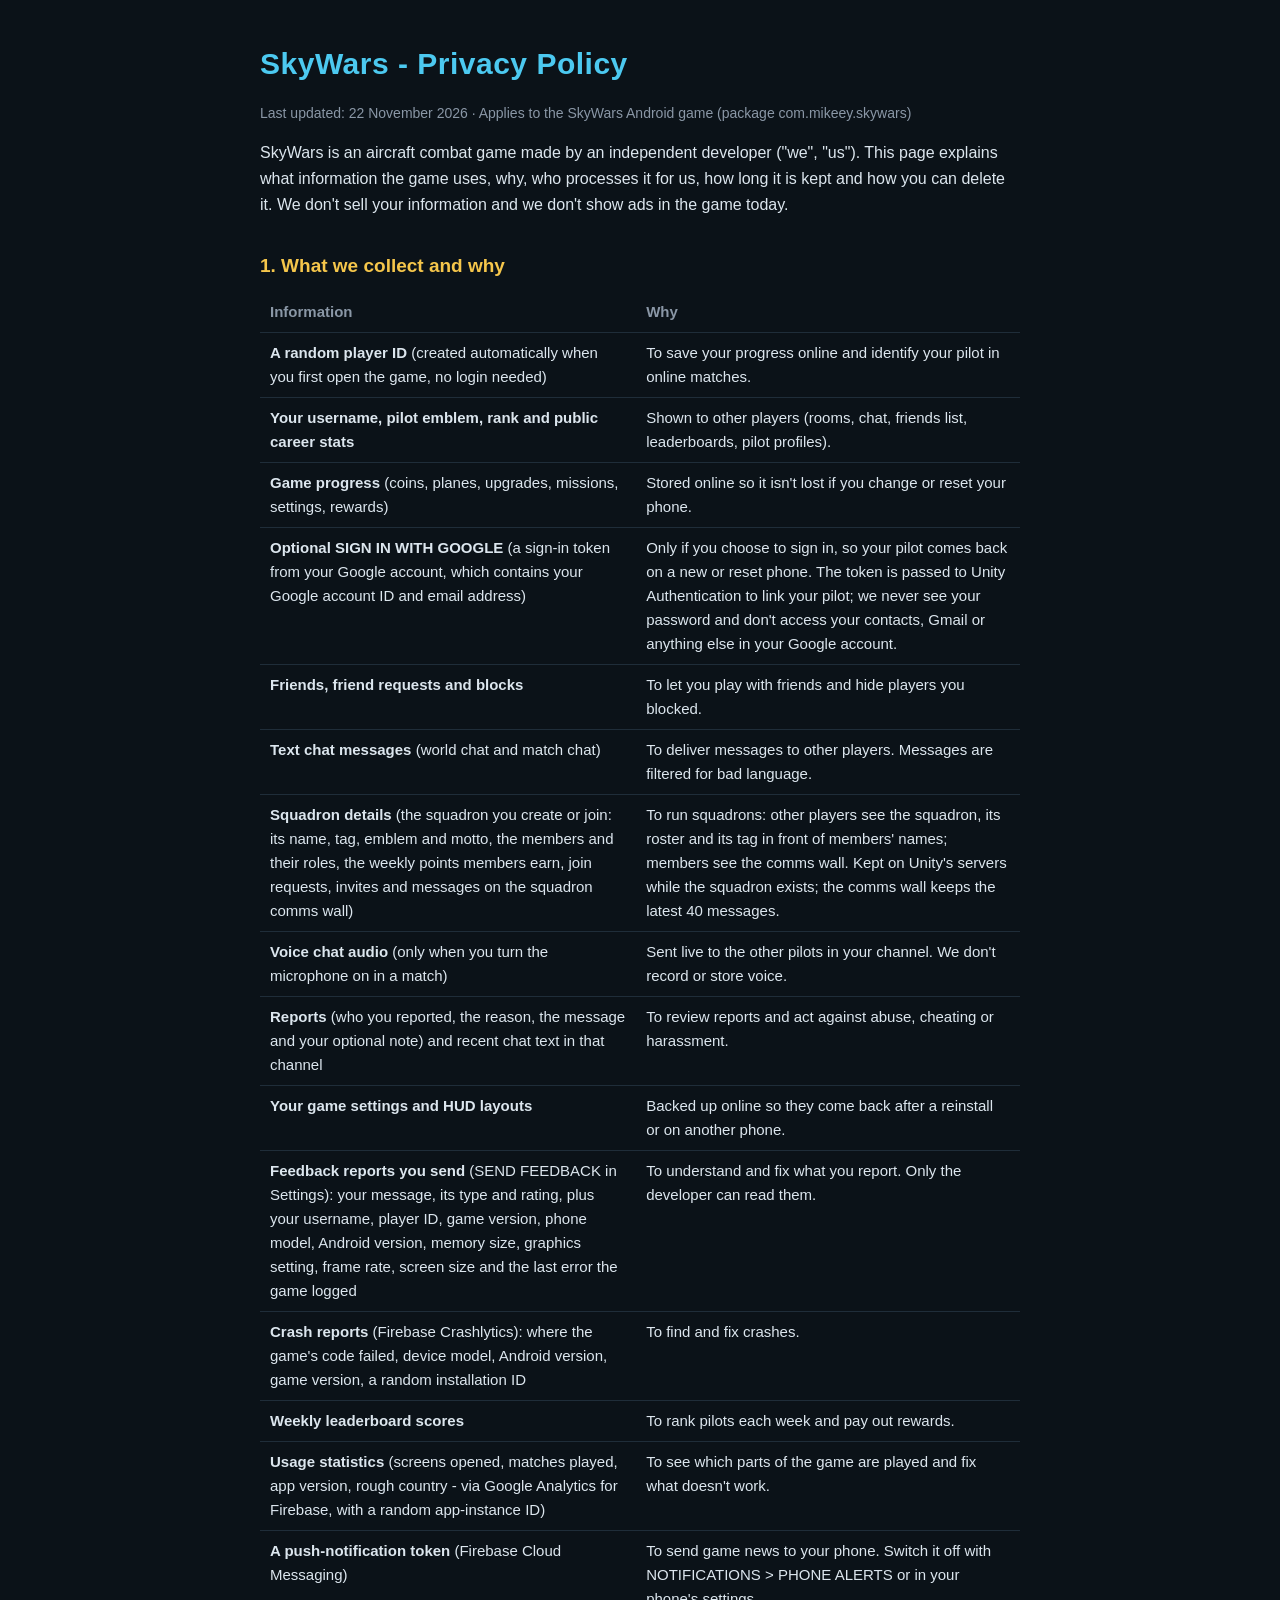
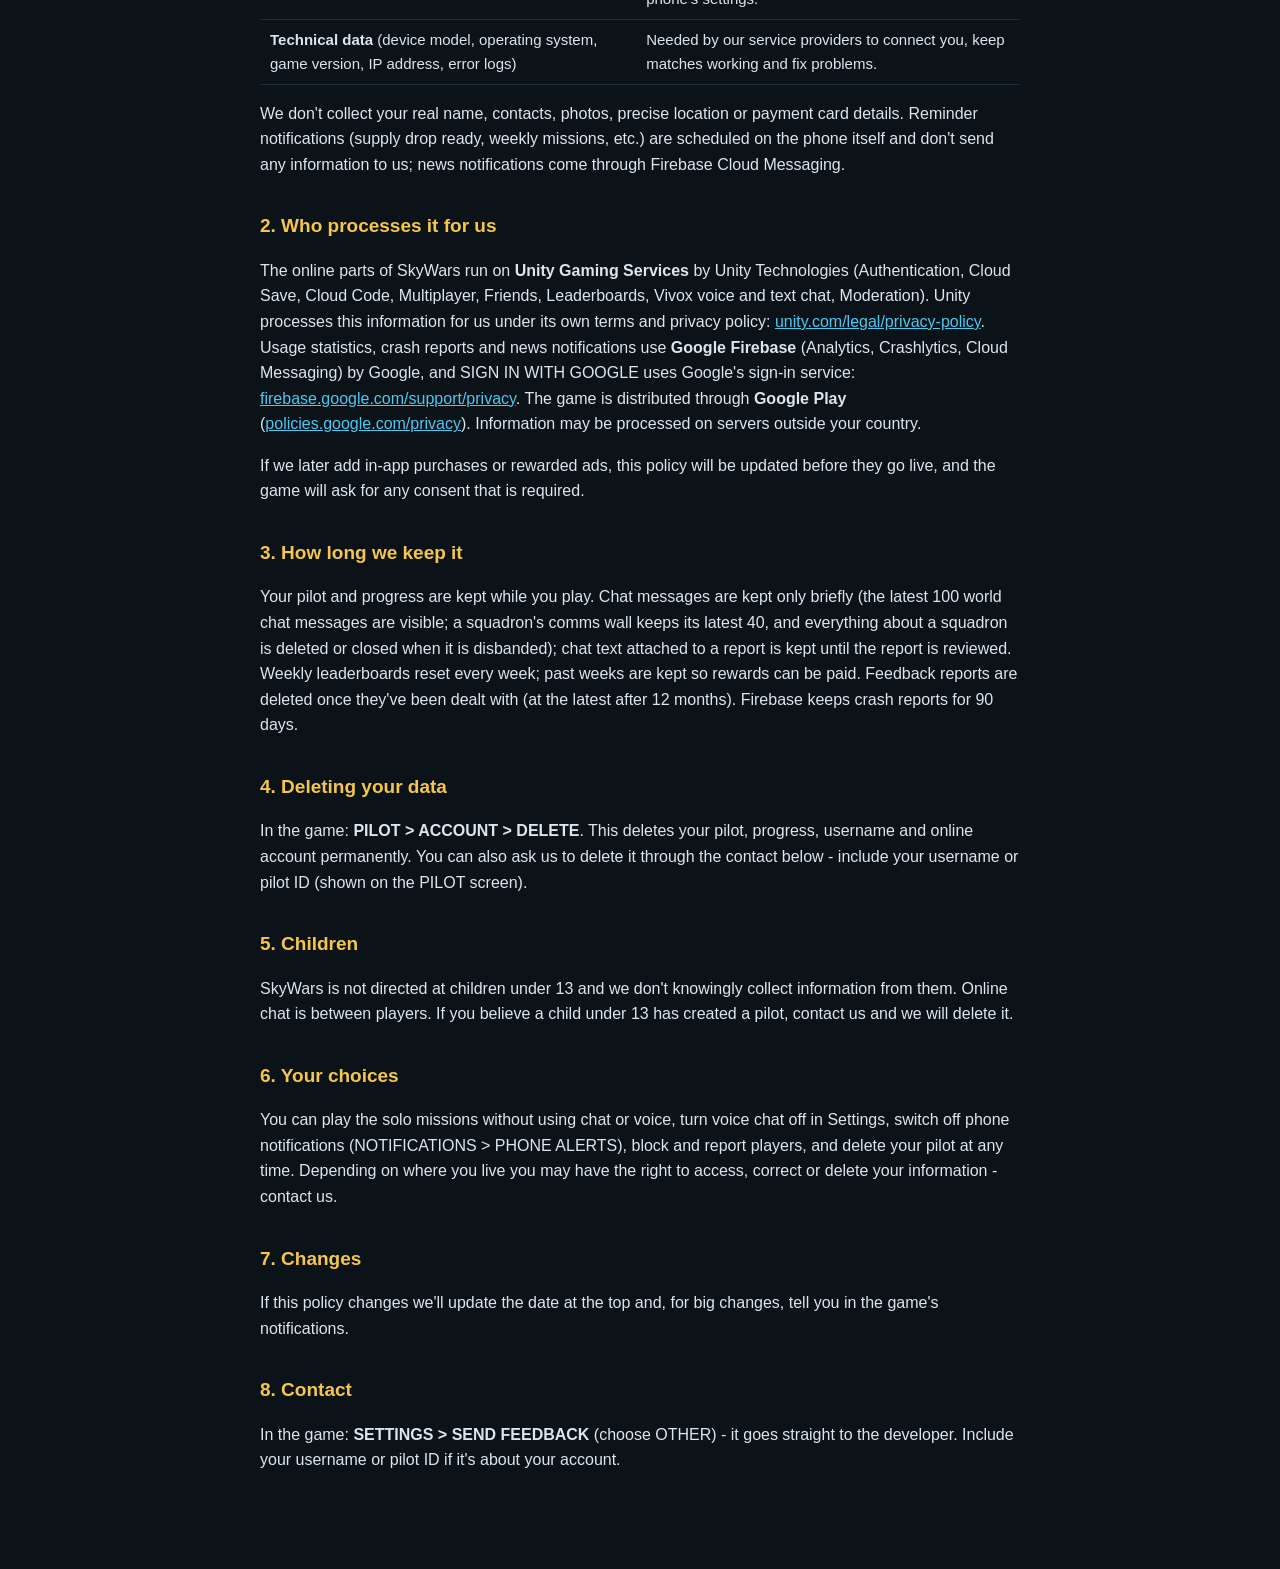
==== privacy.html @ 41d7cb99 "SkyWars privacy policy (22 Nov 2026: squadrons) Co-Authored-By: Claude Opus 5.5 <noreply@anthropic.c" ====
<!DOCTYPE html>
<html lang="en">
<head>
<meta charset="utf-8">
<meta name="viewport" content="width=device-width, initial-scale=1">
<title>SkyWars - Privacy Policy</title>
<style>
  body { margin: 0; background: #0b1218; color: #dce6ee; font: 16px/1.6 -apple-system, Segoe UI, Roboto, Arial, sans-serif; }
  main { max-width: 760px; margin: 0 auto; padding: 40px 22px 80px; }
  h1 { color: #4cc9f0; font-size: 30px; margin: 0 0 4px; letter-spacing: .5px; }
  h2 { color: #f5c64b; font-size: 19px; margin: 34px 0 8px; }
  .muted { color: #8a97a6; font-size: 14px; }
  table { border-collapse: collapse; width: 100%; margin: 10px 0; font-size: 15px; }
  th, td { text-align: left; vertical-align: top; padding: 8px 10px; border-bottom: 1px solid #1f2d39; }
  th { color: #8a97a6; font-weight: 600; }
  a { color: #4cc9f0; }
</style>
</head>
<body>
<main>
<h1>SkyWars - Privacy Policy</h1>
<p class="muted">Last updated: 22 November 2026 · Applies to the SkyWars Android game (package com.mikeey.skywars)</p>

<p>SkyWars is an aircraft combat game made by an independent developer ("we", "us"). This page explains what information the game uses, why, who processes it for us, how long it is kept and how you can delete it. We don't sell your information and we don't show ads in the game today.</p>

<h2>1. What we collect and why</h2>
<table>
<tr><th>Information</th><th>Why</th></tr>
<tr><td><b>A random player ID</b> (created automatically when you first open the game, no login needed)</td><td>To save your progress online and identify your pilot in online matches.</td></tr>
<tr><td><b>Your username, pilot emblem, rank and public career stats</b></td><td>Shown to other players (rooms, chat, friends list, leaderboards, pilot profiles).</td></tr>
<tr><td><b>Game progress</b> (coins, planes, upgrades, missions, settings, rewards)</td><td>Stored online so it isn't lost if you change or reset your phone.</td></tr>
<tr><td><b>Optional SIGN IN WITH GOOGLE</b> (a sign-in token from your Google account, which contains your Google account ID and email address)</td><td>Only if you choose to sign in, so your pilot comes back on a new or reset phone. The token is passed to Unity Authentication to link your pilot; we never see your password and don't access your contacts, Gmail or anything else in your Google account.</td></tr>
<tr><td><b>Friends, friend requests and blocks</b></td><td>To let you play with friends and hide players you blocked.</td></tr>
<tr><td><b>Text chat messages</b> (world chat and match chat)</td><td>To deliver messages to other players. Messages are filtered for bad language.</td></tr>
<tr><td><b>Squadron details</b> (the squadron you create or join: its name, tag, emblem and motto, the members and their roles, the weekly points members earn, join requests, invites and messages on the squadron comms wall)</td><td>To run squadrons: other players see the squadron, its roster and its tag in front of members' names; members see the comms wall. Kept on Unity's servers while the squadron exists; the comms wall keeps the latest 40 messages.</td></tr>
<tr><td><b>Voice chat audio</b> (only when you turn the microphone on in a match)</td><td>Sent live to the other pilots in your channel. We don't record or store voice.</td></tr>
<tr><td><b>Reports</b> (who you reported, the reason, the message and your optional note) and recent chat text in that channel</td><td>To review reports and act against abuse, cheating or harassment.</td></tr>
<tr><td><b>Your game settings and HUD layouts</b></td><td>Backed up online so they come back after a reinstall or on another phone.</td></tr>
<tr><td><b>Feedback reports you send</b> (SEND FEEDBACK in Settings): your message, its type and rating, plus your username, player ID, game version, phone model, Android version, memory size, graphics setting, frame rate, screen size and the last error the game logged</td><td>To understand and fix what you report. Only the developer can read them.</td></tr>
<tr><td><b>Crash reports</b> (Firebase Crashlytics): where the game's code failed, device model, Android version, game version, a random installation ID</td><td>To find and fix crashes.</td></tr>
<tr><td><b>Weekly leaderboard scores</b></td><td>To rank pilots each week and pay out rewards.</td></tr>
<tr><td><b>Usage statistics</b> (screens opened, matches played, app version, rough country - via Google Analytics for Firebase, with a random app-instance ID)</td><td>To see which parts of the game are played and fix what doesn't work.</td></tr>
<tr><td><b>A push-notification token</b> (Firebase Cloud Messaging)</td><td>To send game news to your phone. Switch it off with NOTIFICATIONS &gt; PHONE ALERTS or in your phone's settings.</td></tr>
<tr><td><b>Technical data</b> (device model, operating system, game version, IP address, error logs)</td><td>Needed by our service providers to connect you, keep matches working and fix problems.</td></tr>
</table>
<p>We don't collect your real name, contacts, photos, precise location or payment card details. Reminder notifications (supply drop ready, weekly missions, etc.) are scheduled on the phone itself and don't send any information to us; news notifications come through Firebase Cloud Messaging.</p>

<h2>2. Who processes it for us</h2>
<p>The online parts of SkyWars run on <b>Unity Gaming Services</b> by Unity Technologies (Authentication, Cloud Save, Cloud Code, Multiplayer, Friends, Leaderboards, Vivox voice and text chat, Moderation). Unity processes this information for us under its own terms and privacy policy: <a href="https://unity.com/legal/privacy-policy">unity.com/legal/privacy-policy</a>. Usage statistics, crash reports and news notifications use <b>Google Firebase</b> (Analytics, Crashlytics, Cloud Messaging) by Google, and SIGN IN WITH GOOGLE uses Google's sign-in service: <a href="https://firebase.google.com/support/privacy">firebase.google.com/support/privacy</a>. The game is distributed through <b>Google Play</b> (<a href="https://policies.google.com/privacy">policies.google.com/privacy</a>). Information may be processed on servers outside your country.</p>
<p>If we later add in-app purchases or rewarded ads, this policy will be updated before they go live, and the game will ask for any consent that is required.</p>

<h2>3. How long we keep it</h2>
<p>Your pilot and progress are kept while you play. Chat messages are kept only briefly (the latest 100 world chat messages are visible; a squadron's comms wall keeps its latest 40, and everything about a squadron is deleted or closed when it is disbanded); chat text attached to a report is kept until the report is reviewed. Weekly leaderboards reset every week; past weeks are kept so rewards can be paid. Feedback reports are deleted once they've been dealt with (at the latest after 12 months). Firebase keeps crash reports for 90 days.</p>

<h2 id="delete">4. Deleting your data</h2>
<p>In the game: <b>PILOT &gt; ACCOUNT &gt; DELETE</b>. This deletes your pilot, progress, username and online account permanently. You can also ask us to delete it through the contact below - include your username or pilot ID (shown on the PILOT screen).</p>

<h2>5. Children</h2>
<p>SkyWars is not directed at children under 13 and we don't knowingly collect information from them. Online chat is between players. If you believe a child under 13 has created a pilot, contact us and we will delete it.</p>

<h2>6. Your choices</h2>
<p>You can play the solo missions without using chat or voice, turn voice chat off in Settings, switch off phone notifications (NOTIFICATIONS &gt; PHONE ALERTS), block and report players, and delete your pilot at any time. Depending on where you live you may have the right to access, correct or delete your information - contact us.</p>

<h2>7. Changes</h2>
<p>If this policy changes we'll update the date at the top and, for big changes, tell you in the game's notifications.</p>

<h2>8. Contact</h2>
<p>In the game: <b>SETTINGS &gt; SEND FEEDBACK</b> (choose OTHER) - it goes straight to the developer. Include your username or pilot ID if it's about your account.</p>
</main>
</body>
</html>
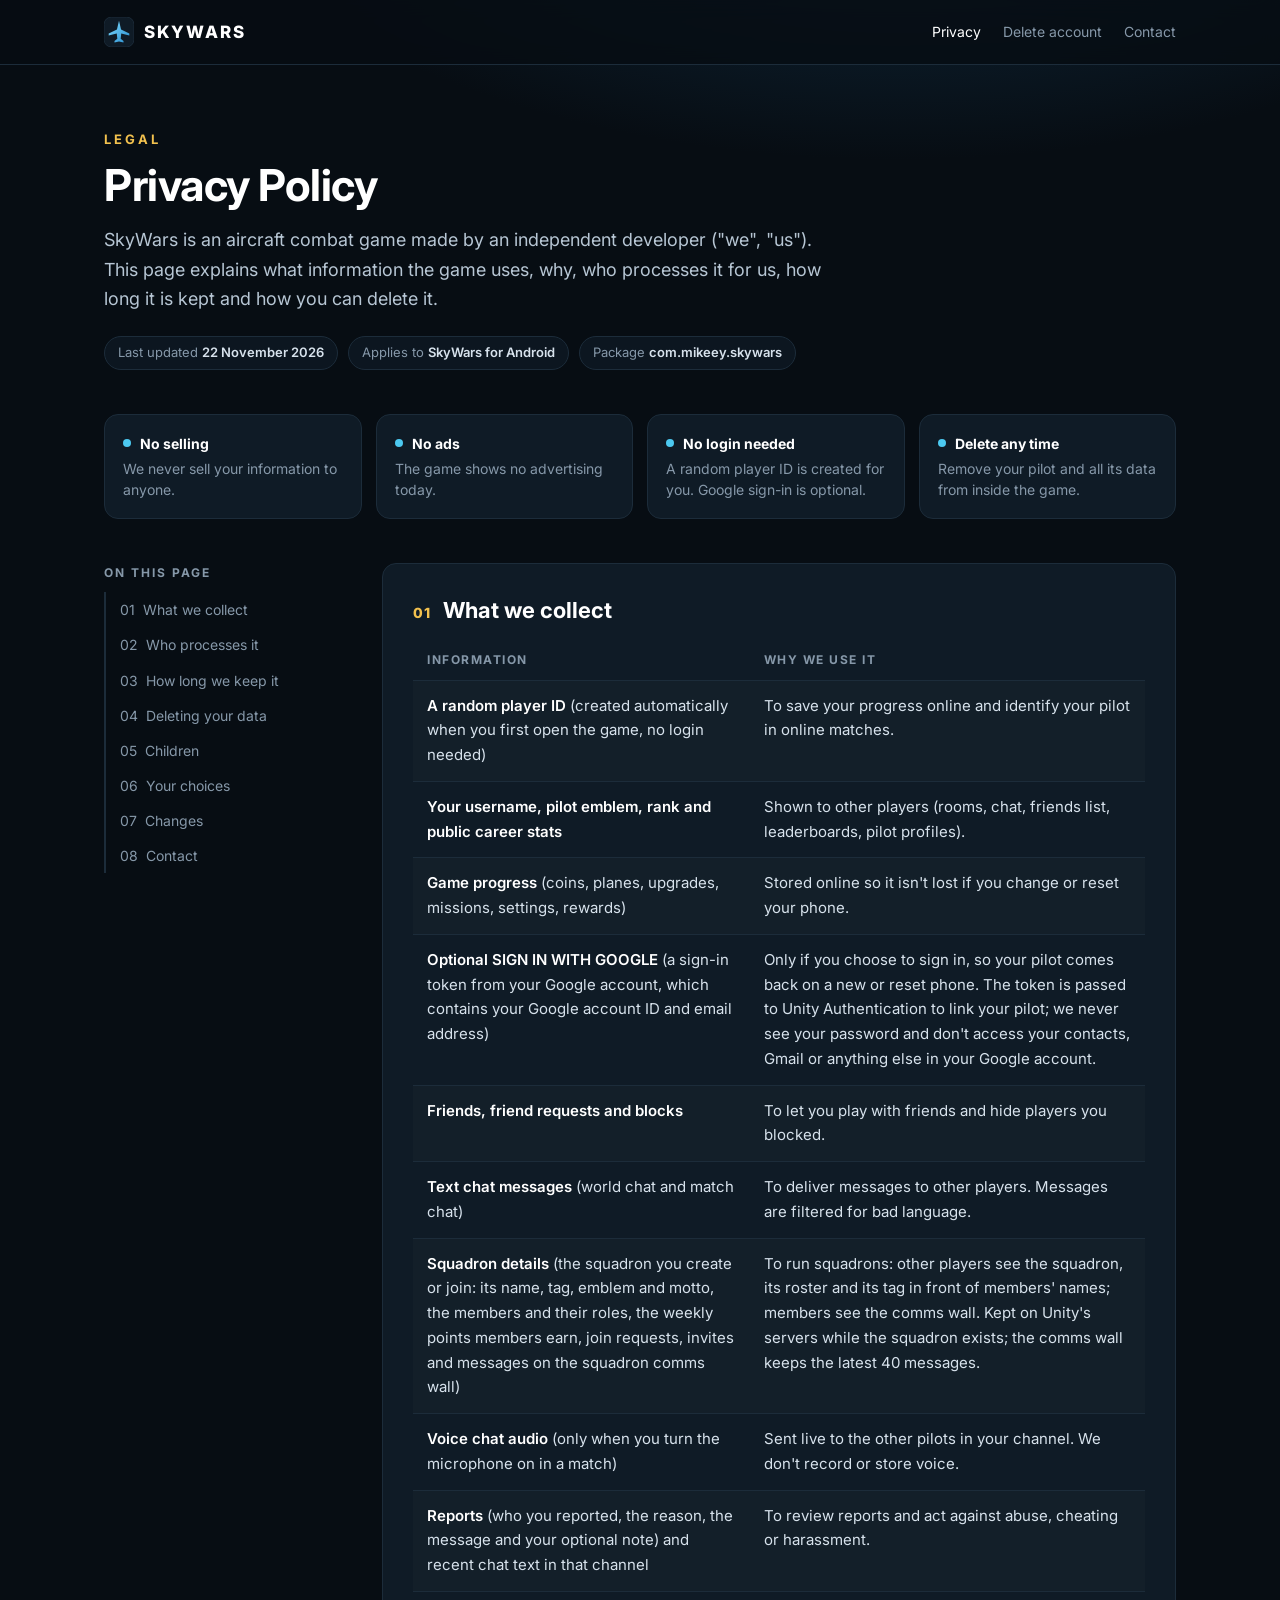
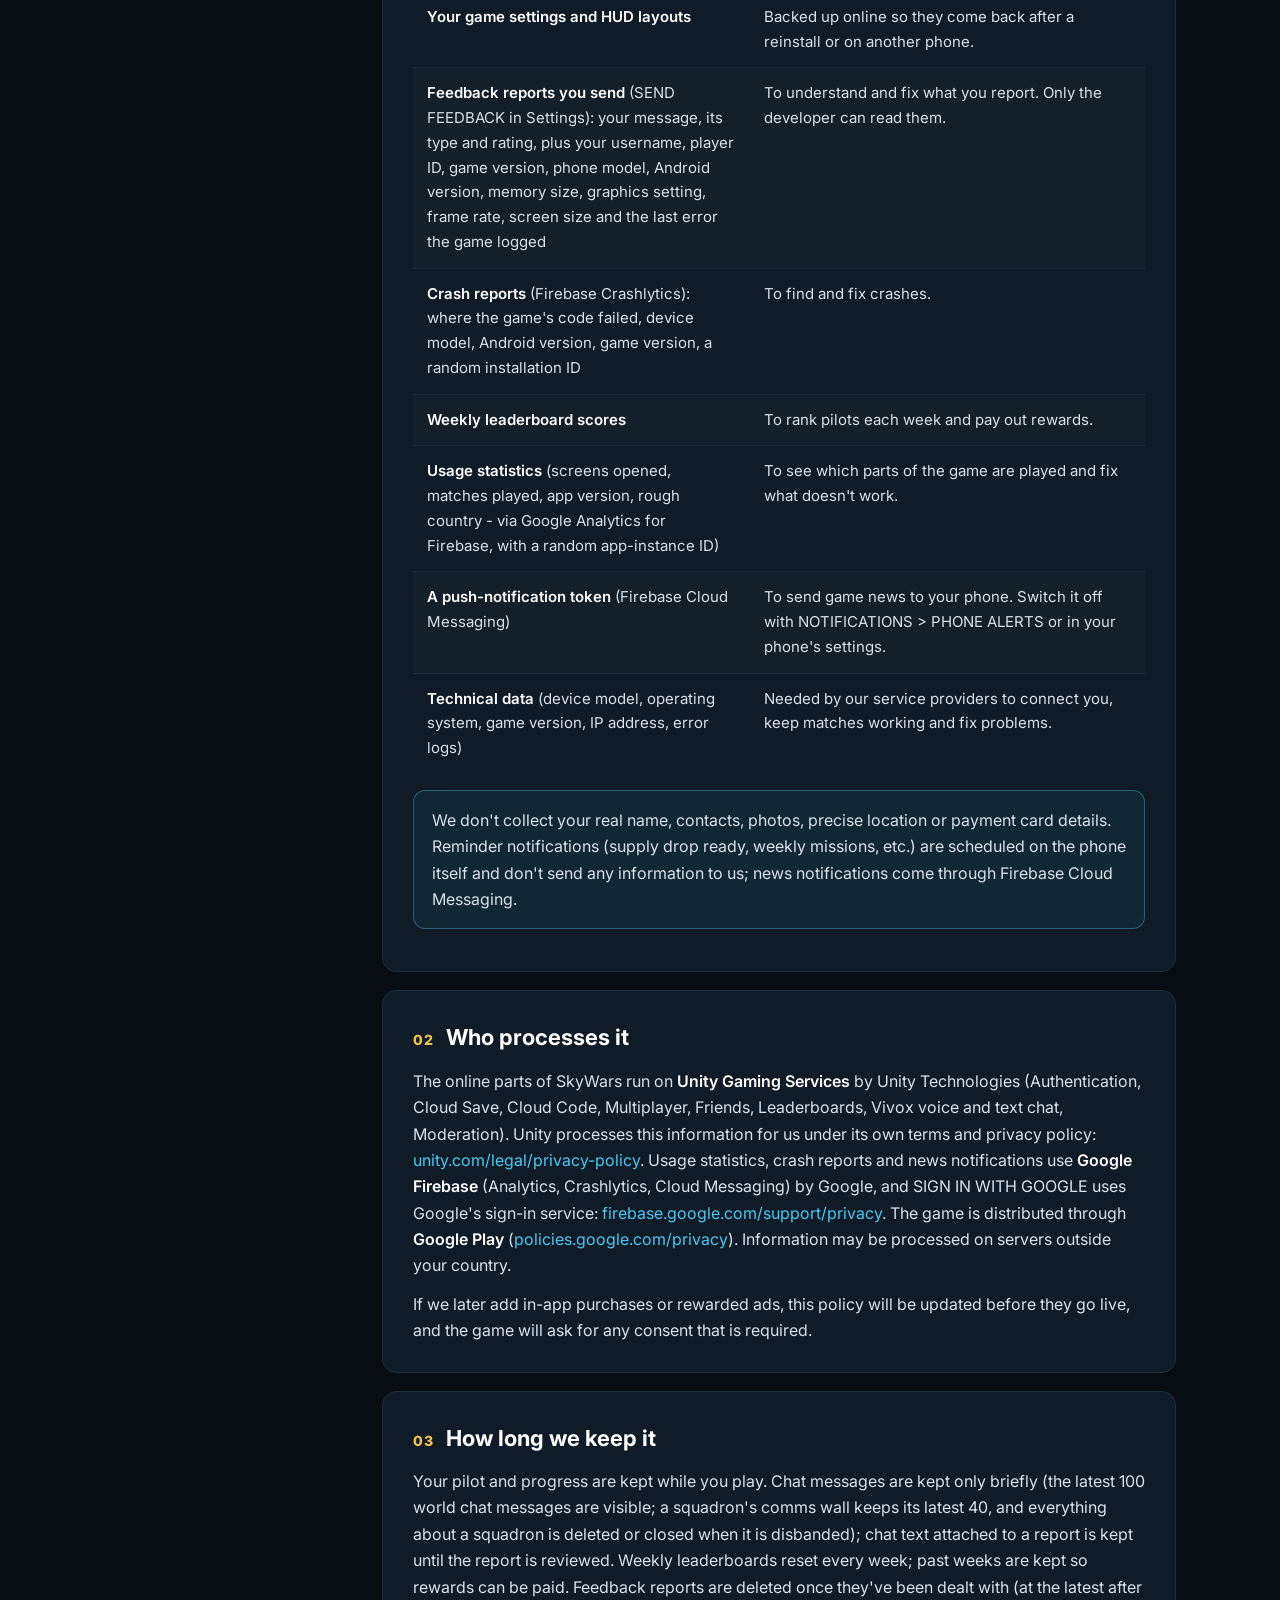
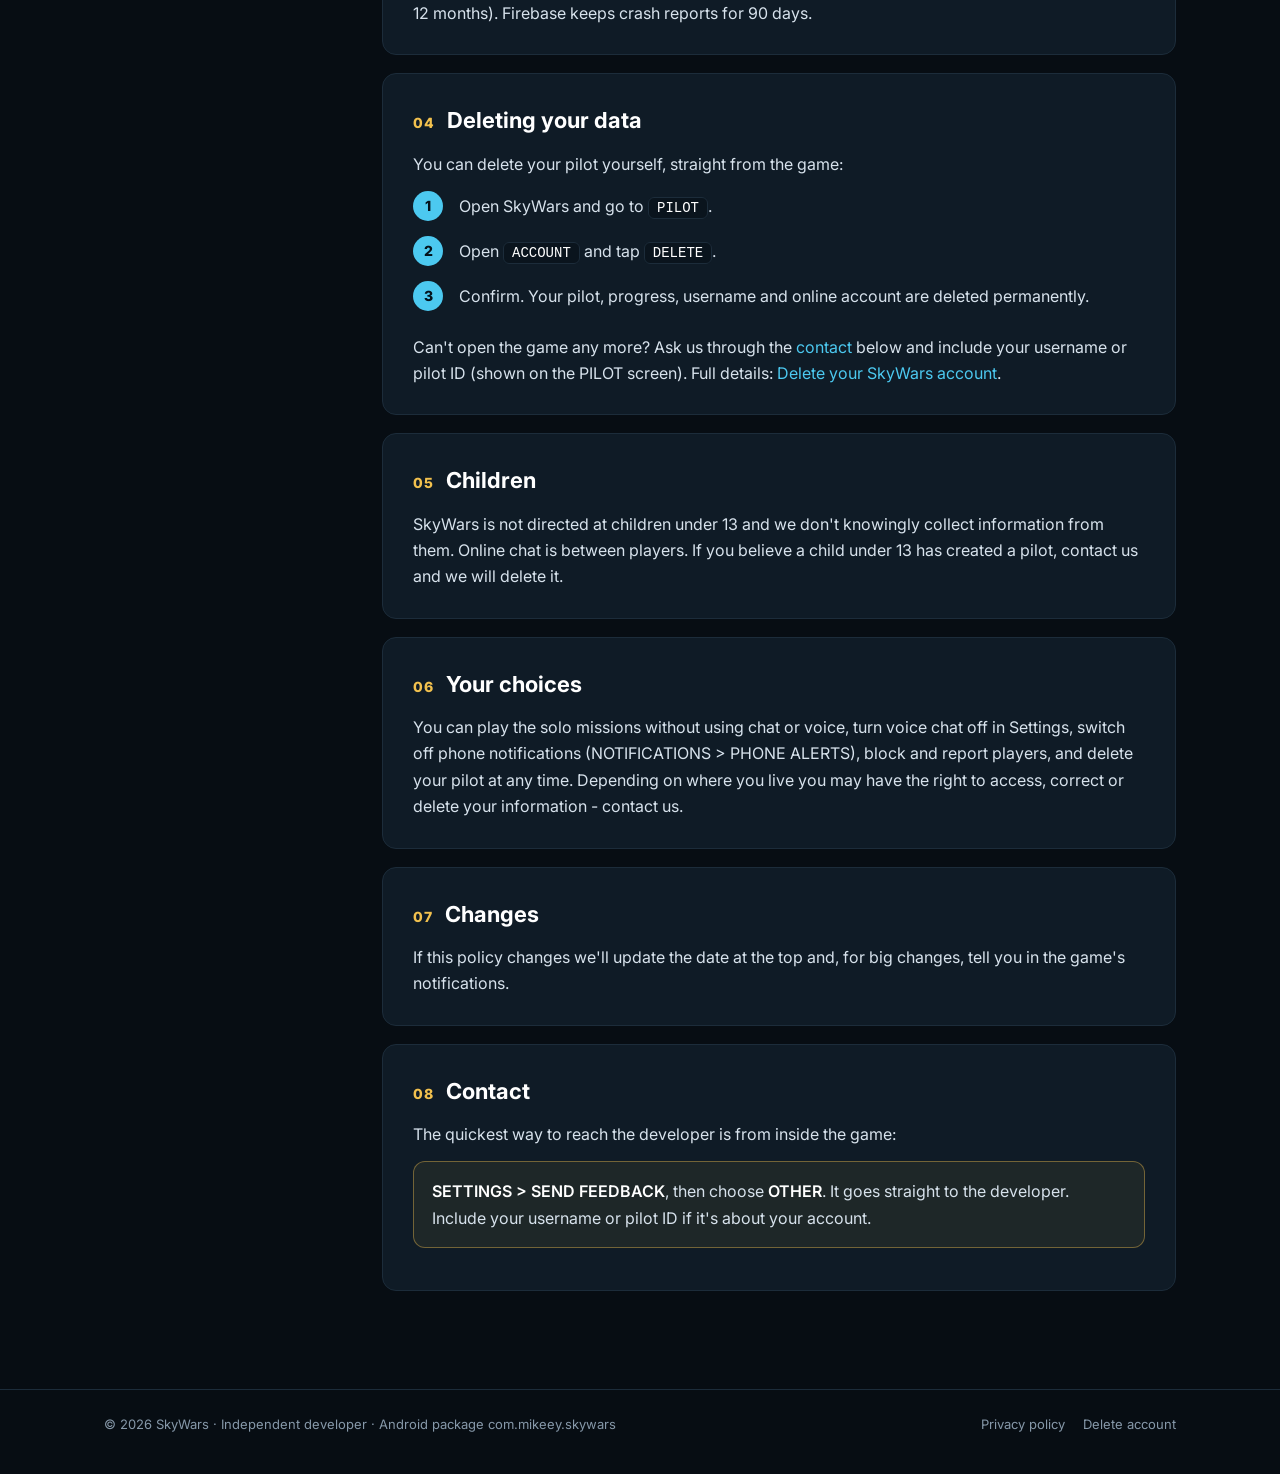
==== commit 938dc8bb: "Redesign: landing page, privacy policy, delete-account page, shared style Co-Authored-By: Claude Opu" ====
--- a/privacy.html
+++ b/privacy.html
@@ -3,69 +3,113 @@
 <head>
 <meta charset="utf-8">
 <meta name="viewport" content="width=device-width, initial-scale=1">
-<title>SkyWars - Privacy Policy</title>
-<style>
-  body { margin: 0; background: #0b1218; color: #dce6ee; font: 16px/1.6 -apple-system, Segoe UI, Roboto, Arial, sans-serif; }
-  main { max-width: 760px; margin: 0 auto; padding: 40px 22px 80px; }
-  h1 { color: #4cc9f0; font-size: 30px; margin: 0 0 4px; letter-spacing: .5px; }
-  h2 { color: #f5c64b; font-size: 19px; margin: 34px 0 8px; }
-  .muted { color: #8a97a6; font-size: 14px; }
-  table { border-collapse: collapse; width: 100%; margin: 10px 0; font-size: 15px; }
-  th, td { text-align: left; vertical-align: top; padding: 8px 10px; border-bottom: 1px solid #1f2d39; }
-  th { color: #8a97a6; font-weight: 600; }
-  a { color: #4cc9f0; }
-</style>
+<title>Privacy Policy - SkyWars</title>
+<meta name="description" content="How the SkyWars Android game uses, stores and deletes your information.">
+<meta name="theme-color" content="#070d13">
+<link rel="icon" href="data:image/svg+xml,<svg viewBox='0 0 32 32' xmlns='http://www.w3.org/2000/svg'><defs><linearGradient id='g' x1='0' y1='0' x2='1' y2='1'><stop offset='0' stop-color='%237fdcff'/><stop offset='1' stop-color='%232a8fd0'/></linearGradient></defs><rect width='32' height='32' rx='8' fill='%230f1b26' stroke='%231c2c3a'/><path d='M16 4l2.2 9.2 8.8 4.3v2.3l-8.6-2.2-.6 5.6 3 2.3v1.8L16 26.1l-4.8 1.2v-1.8l3-2.3-.6-5.6L5 19.8v-2.3l8.8-4.3z' fill='url(%23g)'/></svg>">
+<link rel="preconnect" href="https://fonts.googleapis.com"><link rel="preconnect" href="https://fonts.gstatic.com" crossorigin>
+<link href="https://fonts.googleapis.com/css2?family=Inter:wght@400;600;700;800&amp;display=swap" rel="stylesheet">
+<link rel="stylesheet" href="style.css">
 </head>
 <body>
-<main>
-<h1>SkyWars - Privacy Policy</h1>
-<p class="muted">Last updated: 22 November 2026 · Applies to the SkyWars Android game (package com.mikeey.skywars)</p>
+<header class="topbar"><div class="wrap">
+  <a class="brand" href="index.html"><svg viewBox="0 0 32 32" aria-hidden="true"><defs><linearGradient id="g" x1="0" y1="0" x2="1" y2="1"><stop offset="0" stop-color="#7fdcff"/><stop offset="1" stop-color="#2a8fd0"/></linearGradient></defs><rect width="32" height="32" rx="8" fill="#0f1b26" stroke="#1c2c3a"/><path d="M16 4l2.2 9.2 8.8 4.3v2.3l-8.6-2.2-.6 5.6 3 2.3v1.8L16 26.1l-4.8 1.2v-1.8l3-2.3-.6-5.6L5 19.8v-2.3l8.8-4.3z" fill="url(#g)"/></svg> SKYWARS</a>
+  <nav class="nav"><a href="privacy.html" class="on">Privacy</a><a href="delete.html">Delete account</a><a class="hide-s" href="privacy.html#contact">Contact</a></nav>
+</div></header>
+<main class="wrap">
+<div class="hero">
+  <div class="eyebrow">Legal</div>
+  <h1>Privacy Policy</h1>
+  <p class="lead">SkyWars is an aircraft combat game made by an independent developer ("we", "us"). This page explains what information the game uses, why, who processes it for us, how long it is kept and how you can delete it.</p>
+  <div class="meta"><span class="chip">Last updated <b>22 November 2026</b></span><span class="chip">Applies to <b>SkyWars for Android</b></span><span class="chip">Package <b>com.mikeey.skywars</b></span></div>
+</div>
 
-<p>SkyWars is an aircraft combat game made by an independent developer ("we", "us"). This page explains what information the game uses, why, who processes it for us, how long it is kept and how you can delete it. We don't sell your information and we don't show ads in the game today.</p>
+<div class="glance">
+  <div><span class="k">No selling</span><span>We never sell your information to anyone.</span></div>
+  <div><span class="k">No ads</span><span>The game shows no advertising today.</span></div>
+  <div><span class="k">No login needed</span><span>A random player ID is created for you. Google sign-in is optional.</span></div>
+  <div><span class="k">Delete any time</span><span>Remove your pilot and all its data from inside the game.</span></div>
+</div>
 
-<h2>1. What we collect and why</h2>
-<table>
-<tr><th>Information</th><th>Why</th></tr>
-<tr><td><b>A random player ID</b> (created automatically when you first open the game, no login needed)</td><td>To save your progress online and identify your pilot in online matches.</td></tr>
-<tr><td><b>Your username, pilot emblem, rank and public career stats</b></td><td>Shown to other players (rooms, chat, friends list, leaderboards, pilot profiles).</td></tr>
-<tr><td><b>Game progress</b> (coins, planes, upgrades, missions, settings, rewards)</td><td>Stored online so it isn't lost if you change or reset your phone.</td></tr>
-<tr><td><b>Optional SIGN IN WITH GOOGLE</b> (a sign-in token from your Google account, which contains your Google account ID and email address)</td><td>Only if you choose to sign in, so your pilot comes back on a new or reset phone. The token is passed to Unity Authentication to link your pilot; we never see your password and don't access your contacts, Gmail or anything else in your Google account.</td></tr>
-<tr><td><b>Friends, friend requests and blocks</b></td><td>To let you play with friends and hide players you blocked.</td></tr>
-<tr><td><b>Text chat messages</b> (world chat and match chat)</td><td>To deliver messages to other players. Messages are filtered for bad language.</td></tr>
-<tr><td><b>Squadron details</b> (the squadron you create or join: its name, tag, emblem and motto, the members and their roles, the weekly points members earn, join requests, invites and messages on the squadron comms wall)</td><td>To run squadrons: other players see the squadron, its roster and its tag in front of members' names; members see the comms wall. Kept on Unity's servers while the squadron exists; the comms wall keeps the latest 40 messages.</td></tr>
-<tr><td><b>Voice chat audio</b> (only when you turn the microphone on in a match)</td><td>Sent live to the other pilots in your channel. We don't record or store voice.</td></tr>
-<tr><td><b>Reports</b> (who you reported, the reason, the message and your optional note) and recent chat text in that channel</td><td>To review reports and act against abuse, cheating or harassment.</td></tr>
-<tr><td><b>Your game settings and HUD layouts</b></td><td>Backed up online so they come back after a reinstall or on another phone.</td></tr>
-<tr><td><b>Feedback reports you send</b> (SEND FEEDBACK in Settings): your message, its type and rating, plus your username, player ID, game version, phone model, Android version, memory size, graphics setting, frame rate, screen size and the last error the game logged</td><td>To understand and fix what you report. Only the developer can read them.</td></tr>
-<tr><td><b>Crash reports</b> (Firebase Crashlytics): where the game's code failed, device model, Android version, game version, a random installation ID</td><td>To find and fix crashes.</td></tr>
-<tr><td><b>Weekly leaderboard scores</b></td><td>To rank pilots each week and pay out rewards.</td></tr>
-<tr><td><b>Usage statistics</b> (screens opened, matches played, app version, rough country - via Google Analytics for Firebase, with a random app-instance ID)</td><td>To see which parts of the game are played and fix what doesn't work.</td></tr>
-<tr><td><b>A push-notification token</b> (Firebase Cloud Messaging)</td><td>To send game news to your phone. Switch it off with NOTIFICATIONS &gt; PHONE ALERTS or in your phone's settings.</td></tr>
-<tr><td><b>Technical data</b> (device model, operating system, game version, IP address, error logs)</td><td>Needed by our service providers to connect you, keep matches working and fix problems.</td></tr>
-</table>
-<p>We don't collect your real name, contacts, photos, precise location or payment card details. Reminder notifications (supply drop ready, weekly missions, etc.) are scheduled on the phone itself and don't send any information to us; news notifications come through Firebase Cloud Messaging.</p>
-
-<h2>2. Who processes it for us</h2>
-<p>The online parts of SkyWars run on <b>Unity Gaming Services</b> by Unity Technologies (Authentication, Cloud Save, Cloud Code, Multiplayer, Friends, Leaderboards, Vivox voice and text chat, Moderation). Unity processes this information for us under its own terms and privacy policy: <a href="https://unity.com/legal/privacy-policy">unity.com/legal/privacy-policy</a>. Usage statistics, crash reports and news notifications use <b>Google Firebase</b> (Analytics, Crashlytics, Cloud Messaging) by Google, and SIGN IN WITH GOOGLE uses Google's sign-in service: <a href="https://firebase.google.com/support/privacy">firebase.google.com/support/privacy</a>. The game is distributed through <b>Google Play</b> (<a href="https://policies.google.com/privacy">policies.google.com/privacy</a>). Information may be processed on servers outside your country.</p>
+<div class="layout">
+<aside class="toc"><div class="t">On this page</div>
+  <a href="#collect">01&nbsp;&nbsp;What we collect</a>
+  <a href="#processors">02&nbsp;&nbsp;Who processes it</a>
+  <a href="#retention">03&nbsp;&nbsp;How long we keep it</a>
+  <a href="#delete">04&nbsp;&nbsp;Deleting your data</a>
+  <a href="#children">05&nbsp;&nbsp;Children</a>
+  <a href="#choices">06&nbsp;&nbsp;Your choices</a>
+  <a href="#changes">07&nbsp;&nbsp;Changes</a>
+  <a href="#contact">08&nbsp;&nbsp;Contact</a>
+</aside>
+<div>
+<section id="collect">
+  <h2><span class="n">01</span>What we collect</h2>
+  <table class="data">
+    <thead><tr><th>Information</th><th>Why we use it</th></tr></thead>
+    <tbody>
+    <tr><td><b>A random player ID</b> (created automatically when you first open the game, no login needed)</td><td>To save your progress online and identify your pilot in online matches.</td></tr>
+    <tr><td><b>Your username, pilot emblem, rank and public career stats</b></td><td>Shown to other players (rooms, chat, friends list, leaderboards, pilot profiles).</td></tr>
+    <tr><td><b>Game progress</b> (coins, planes, upgrades, missions, settings, rewards)</td><td>Stored online so it isn't lost if you change or reset your phone.</td></tr>
+    <tr><td><b>Optional SIGN IN WITH GOOGLE</b> (a sign-in token from your Google account, which contains your Google account ID and email address)</td><td>Only if you choose to sign in, so your pilot comes back on a new or reset phone. The token is passed to Unity Authentication to link your pilot; we never see your password and don't access your contacts, Gmail or anything else in your Google account.</td></tr>
+    <tr><td><b>Friends, friend requests and blocks</b></td><td>To let you play with friends and hide players you blocked.</td></tr>
+    <tr><td><b>Text chat messages</b> (world chat and match chat)</td><td>To deliver messages to other players. Messages are filtered for bad language.</td></tr>
+    <tr><td><b>Squadron details</b> (the squadron you create or join: its name, tag, emblem and motto, the members and their roles, the weekly points members earn, join requests, invites and messages on the squadron comms wall)</td><td>To run squadrons: other players see the squadron, its roster and its tag in front of members' names; members see the comms wall. Kept on Unity's servers while the squadron exists; the comms wall keeps the latest 40 messages.</td></tr>
+    <tr><td><b>Voice chat audio</b> (only when you turn the microphone on in a match)</td><td>Sent live to the other pilots in your channel. We don't record or store voice.</td></tr>
+    <tr><td><b>Reports</b> (who you reported, the reason, the message and your optional note) and recent chat text in that channel</td><td>To review reports and act against abuse, cheating or harassment.</td></tr>
+    <tr><td><b>Your game settings and HUD layouts</b></td><td>Backed up online so they come back after a reinstall or on another phone.</td></tr>
+    <tr><td><b>Feedback reports you send</b> (SEND FEEDBACK in Settings): your message, its type and rating, plus your username, player ID, game version, phone model, Android version, memory size, graphics setting, frame rate, screen size and the last error the game logged</td><td>To understand and fix what you report. Only the developer can read them.</td></tr>
+    <tr><td><b>Crash reports</b> (Firebase Crashlytics): where the game's code failed, device model, Android version, game version, a random installation ID</td><td>To find and fix crashes.</td></tr>
+    <tr><td><b>Weekly leaderboard scores</b></td><td>To rank pilots each week and pay out rewards.</td></tr>
+    <tr><td><b>Usage statistics</b> (screens opened, matches played, app version, rough country - via Google Analytics for Firebase, with a random app-instance ID)</td><td>To see which parts of the game are played and fix what doesn't work.</td></tr>
+    <tr><td><b>A push-notification token</b> (Firebase Cloud Messaging)</td><td>To send game news to your phone. Switch it off with NOTIFICATIONS &gt; PHONE ALERTS or in your phone's settings.</td></tr>
+    <tr><td><b>Technical data</b> (device model, operating system, game version, IP address, error logs)</td><td>Needed by our service providers to connect you, keep matches working and fix problems.</td></tr>
+    </tbody>
+  </table>
+  <div class="callout">We don't collect your real name, contacts, photos, precise location or payment card details. Reminder notifications (supply drop ready, weekly missions, etc.) are scheduled on the phone itself and don't send any information to us; news notifications come through Firebase Cloud Messaging.</div>
+</section>
+<section id="processors">
+  <h2><span class="n">02</span>Who processes it</h2>
+  <p>The online parts of SkyWars run on <b>Unity Gaming Services</b> by Unity Technologies (Authentication, Cloud Save, Cloud Code, Multiplayer, Friends, Leaderboards, Vivox voice and text chat, Moderation). Unity processes this information for us under its own terms and privacy policy: <a href="https://unity.com/legal/privacy-policy">unity.com/legal/privacy-policy</a>. Usage statistics, crash reports and news notifications use <b>Google Firebase</b> (Analytics, Crashlytics, Cloud Messaging) by Google, and SIGN IN WITH GOOGLE uses Google's sign-in service: <a href="https://firebase.google.com/support/privacy">firebase.google.com/support/privacy</a>. The game is distributed through <b>Google Play</b> (<a href="https://policies.google.com/privacy">policies.google.com/privacy</a>). Information may be processed on servers outside your country.</p>
 <p>If we later add in-app purchases or rewarded ads, this policy will be updated before they go live, and the game will ask for any consent that is required.</p>
-
-<h2>3. How long we keep it</h2>
-<p>Your pilot and progress are kept while you play. Chat messages are kept only briefly (the latest 100 world chat messages are visible; a squadron's comms wall keeps its latest 40, and everything about a squadron is deleted or closed when it is disbanded); chat text attached to a report is kept until the report is reviewed. Weekly leaderboards reset every week; past weeks are kept so rewards can be paid. Feedback reports are deleted once they've been dealt with (at the latest after 12 months). Firebase keeps crash reports for 90 days.</p>
-
-<h2 id="delete">4. Deleting your data</h2>
-<p>In the game: <b>PILOT &gt; ACCOUNT &gt; DELETE</b>. This deletes your pilot, progress, username and online account permanently. You can also ask us to delete it through the contact below - include your username or pilot ID (shown on the PILOT screen).</p>
-
-<h2>5. Children</h2>
-<p>SkyWars is not directed at children under 13 and we don't knowingly collect information from them. Online chat is between players. If you believe a child under 13 has created a pilot, contact us and we will delete it.</p>
-
-<h2>6. Your choices</h2>
-<p>You can play the solo missions without using chat or voice, turn voice chat off in Settings, switch off phone notifications (NOTIFICATIONS &gt; PHONE ALERTS), block and report players, and delete your pilot at any time. Depending on where you live you may have the right to access, correct or delete your information - contact us.</p>
-
-<h2>7. Changes</h2>
-<p>If this policy changes we'll update the date at the top and, for big changes, tell you in the game's notifications.</p>
-
-<h2>8. Contact</h2>
-<p>In the game: <b>SETTINGS &gt; SEND FEEDBACK</b> (choose OTHER) - it goes straight to the developer. Include your username or pilot ID if it's about your account.</p>
+</section>
+<section id="retention">
+  <h2><span class="n">03</span>How long we keep it</h2>
+  <p>Your pilot and progress are kept while you play. Chat messages are kept only briefly (the latest 100 world chat messages are visible; a squadron's comms wall keeps its latest 40, and everything about a squadron is deleted or closed when it is disbanded); chat text attached to a report is kept until the report is reviewed. Weekly leaderboards reset every week; past weeks are kept so rewards can be paid. Feedback reports are deleted once they've been dealt with (at the latest after 12 months). Firebase keeps crash reports for 90 days.</p>
+</section>
+<section id="delete">
+  <h2><span class="n">04</span>Deleting your data</h2>
+  <p>You can delete your pilot yourself, straight from the game:</p>
+  <ol class="steps">
+    <li>Open SkyWars and go to <span class="path">PILOT</span>.</li>
+    <li>Open <span class="path">ACCOUNT</span> and tap <span class="path">DELETE</span>.</li>
+    <li>Confirm. Your pilot, progress, username and online account are deleted permanently.</li>
+  </ol>
+  <p>Can't open the game any more? Ask us through the <a href="#contact">contact</a> below and include your username or pilot ID (shown on the PILOT screen). Full details: <a href="delete.html">Delete your SkyWars account</a>.</p>
+</section>
+<section id="children">
+  <h2><span class="n">05</span>Children</h2>
+  <p>SkyWars is not directed at children under 13 and we don't knowingly collect information from them. Online chat is between players. If you believe a child under 13 has created a pilot, contact us and we will delete it.</p>
+</section>
+<section id="choices">
+  <h2><span class="n">06</span>Your choices</h2>
+  <p>You can play the solo missions without using chat or voice, turn voice chat off in Settings, switch off phone notifications (NOTIFICATIONS &gt; PHONE ALERTS), block and report players, and delete your pilot at any time. Depending on where you live you may have the right to access, correct or delete your information - contact us.</p>
+</section>
+<section id="changes">
+  <h2><span class="n">07</span>Changes</h2>
+  <p>If this policy changes we'll update the date at the top and, for big changes, tell you in the game's notifications.</p>
+</section>
+<section id="contact">
+  <h2><span class="n">08</span>Contact</h2>
+  <p>The quickest way to reach the developer is from inside the game:</p>
+  <div class="callout gold"><b>SETTINGS &gt; SEND FEEDBACK</b>, then choose <b>OTHER</b>. It goes straight to the developer. Include your username or pilot ID if it's about your account.</div>
+</section>
+</div>
+</div>
 </main>
+<footer><div class="wrap">
+  <span>&copy; 2026 SkyWars &middot; Independent developer &middot; Android package com.mikeey.skywars</span>
+  <span><a href="privacy.html">Privacy policy</a><a href="delete.html">Delete account</a></span>
+</div></footer>
 </body>
 </html>
--- a/style.css
+++ b/style.css
@@ -0,0 +1,125 @@
+/* SkyWars legal pages - shared style (source of truth: Docs/legal/ in the game repo) */
+:root {
+  --bg: #070d13;
+  --bg2: #0c1620;
+  --card: #0f1b26;
+  --line: #1c2c3a;
+  --text: #d7e2ec;
+  --muted: #8698a9;
+  --sky: #4cc9f0;
+  --gold: #f2c14e;
+  --radius: 14px;
+}
+* { box-sizing: border-box; }
+html { scroll-behavior: smooth; scroll-padding-top: 84px; background: #070d13; }
+body {
+  margin: 0;
+  background: radial-gradient(1200px 600px at 70% -200px, #12324a 0%, transparent 60%), var(--bg);
+  color: var(--text);
+  font: 16px/1.65 "Inter", -apple-system, "Segoe UI", Roboto, Arial, sans-serif;
+  background-repeat: no-repeat;
+  min-height: 100vh;
+  -webkit-font-smoothing: antialiased;
+}
+a { color: var(--sky); text-decoration: none; }
+a:hover { text-decoration: underline; }
+b, strong { color: #fff; font-weight: 600; }
+
+/* top bar */
+.topbar {
+  position: sticky; top: 0; z-index: 10;
+  background: rgba(7, 13, 19, .82);
+  backdrop-filter: blur(10px); -webkit-backdrop-filter: blur(10px);
+  border-bottom: 1px solid var(--line);
+}
+.topbar .wrap { display: flex; align-items: center; justify-content: space-between; height: 64px; }
+.brand { display: flex; align-items: center; gap: 10px; color: #fff; font-weight: 800; letter-spacing: 2px; font-size: 17px; }
+.brand:hover { text-decoration: none; }
+.brand svg { width: 30px; height: 30px; }
+.nav { display: flex; gap: 22px; font-size: 14px; }
+.nav a { color: var(--muted); }
+.nav a:hover, .nav a.on { color: #fff; text-decoration: none; }
+
+.wrap { max-width: 1120px; margin: 0 auto; padding: 0 24px; }
+
+/* page header */
+.hero { padding: 64px 0 36px; }
+.eyebrow { color: var(--gold); font-size: 13px; font-weight: 700; letter-spacing: 3px; text-transform: uppercase; }
+.hero h1 { font-size: 44px; line-height: 1.15; margin: 10px 0 14px; color: #fff; letter-spacing: -.5px; }
+.hero p.lead { max-width: 720px; color: #b7c6d4; font-size: 18px; margin: 0; }
+.meta { display: flex; flex-wrap: wrap; gap: 10px; margin-top: 22px; }
+.chip { border: 1px solid var(--line); background: var(--bg2); color: var(--muted); border-radius: 999px; padding: 5px 13px; font-size: 13px; }
+.chip b { color: var(--text); font-weight: 600; }
+
+/* at a glance */
+.glance { display: grid; grid-template-columns: repeat(4, 1fr); gap: 14px; margin: 8px 0 44px; }
+.glance div { background: var(--card); border: 1px solid var(--line); border-radius: var(--radius); padding: 18px; }
+.glance .k { display: block; color: #fff; font-weight: 700; margin-bottom: 4px; }
+.glance .k::before { content: ""; display: inline-block; width: 8px; height: 8px; border-radius: 50%; background: var(--sky); margin-right: 9px; vertical-align: 2px; }
+.glance span { color: var(--muted); font-size: 14px; line-height: 1.5; display: block; }
+
+/* layout: contents + body */
+.layout { display: grid; grid-template-columns: 230px 1fr; gap: 48px; align-items: start; padding-bottom: 80px; }
+.toc { position: sticky; top: 92px; font-size: 14px; }
+.toc .t { color: var(--muted); font-size: 12px; letter-spacing: 2px; text-transform: uppercase; font-weight: 700; margin-bottom: 10px; }
+.toc a { display: block; color: var(--muted); padding: 6px 0 6px 14px; border-left: 2px solid var(--line); }
+.toc a:hover { color: #fff; border-left-color: var(--sky); text-decoration: none; }
+
+section { background: var(--card); border: 1px solid var(--line); border-radius: var(--radius); padding: 28px 30px; margin-bottom: 18px; }
+section h2 { margin: 0 0 12px; font-size: 22px; color: #fff; display: flex; align-items: baseline; gap: 12px; }
+section h2 .n { color: var(--gold); font-size: 14px; font-weight: 800; letter-spacing: 1px; }
+section p { margin: 0 0 12px; }
+section p:last-child { margin-bottom: 0; }
+
+/* data table */
+.data { width: 100%; border-collapse: collapse; font-size: 15px; margin: 6px 0 16px; }
+.data th { text-align: left; color: var(--muted); font-size: 12px; letter-spacing: 1.5px; text-transform: uppercase; font-weight: 700; padding: 10px 14px; border-bottom: 1px solid var(--line); }
+.data td { vertical-align: top; padding: 13px 14px; border-bottom: 1px solid var(--line); }
+.data tr:last-child td { border-bottom: 0; }
+.data td:first-child { width: 46%; }
+.data tbody tr:nth-child(odd) td { background: rgba(255, 255, 255, .015); }
+
+/* callouts + steps */
+.callout { border: 1px solid rgba(76, 201, 240, .35); background: rgba(76, 201, 240, .07); border-radius: 12px; padding: 16px 18px; margin: 14px 0; }
+.callout.gold { border-color: rgba(242, 193, 78, .4); background: rgba(242, 193, 78, .07); }
+.path { font-family: ui-monospace, "SFMono-Regular", Consolas, monospace; font-size: 14px; background: #0a141d; border: 1px solid var(--line); border-radius: 6px; padding: 2px 8px; color: #fff; white-space: nowrap; }
+ol.steps { counter-reset: s; list-style: none; padding: 0; margin: 10px 0; }
+ol.steps li { counter-increment: s; position: relative; padding: 4px 0 14px 46px; }
+ol.steps li::before { content: counter(s); position: absolute; left: 0; top: 2px; width: 30px; height: 30px; border-radius: 50%; background: var(--sky); color: #04121b; font-weight: 800; text-align: center; line-height: 30px; font-size: 14px; }
+ul.plain { margin: 6px 0 12px; padding-left: 20px; }
+ul.plain li { margin: 4px 0; }
+
+/* landing cards */
+.cards { display: grid; grid-template-columns: repeat(3, 1fr); gap: 16px; padding-bottom: 80px; }
+.card { display: block; background: var(--card); border: 1px solid var(--line); border-radius: var(--radius); padding: 24px; color: var(--text); transition: border-color .15s, transform .15s; }
+.card:hover { border-color: var(--sky); transform: translateY(-2px); text-decoration: none; }
+.card h3 { margin: 0 0 6px; color: #fff; font-size: 18px; }
+.card p { margin: 0; color: var(--muted); font-size: 15px; }
+.card .go { display: inline-block; margin-top: 14px; color: var(--sky); font-weight: 600; font-size: 14px; }
+
+footer { border-top: 1px solid var(--line); color: var(--muted); font-size: 13px; }
+footer .wrap { display: flex; justify-content: space-between; flex-wrap: wrap; gap: 10px; padding-top: 24px; padding-bottom: 40px; }
+footer a { color: var(--muted); margin-left: 18px; }
+footer a:hover { color: #fff; }
+
+@media (max-width: 900px) {
+  .layout { grid-template-columns: 1fr; gap: 0; }
+  .toc { display: none; }
+  .glance { grid-template-columns: repeat(2, 1fr); }
+  .cards { grid-template-columns: 1fr; }
+}
+@media (max-width: 600px) {
+  .hero { padding: 40px 0 26px; }
+  .hero h1 { font-size: 32px; }
+  .hero p.lead { font-size: 16px; }
+  .nav { gap: 14px; }
+  .nav a.hide-s { display: none; }
+  .glance { grid-template-columns: 1fr; }
+  section { padding: 22px 18px; }
+  .data thead { display: none; }
+  .data, .data tbody, .data tr, .data td { display: block; width: 100% !important; }
+  .data tr { border-bottom: 1px solid var(--line); padding: 10px 0; }
+  .data td { border: 0; padding: 4px 0; background: none !important; }
+  .data td:first-child { color: #fff; }
+  footer a { margin: 0 14px 0 0; }
+}
